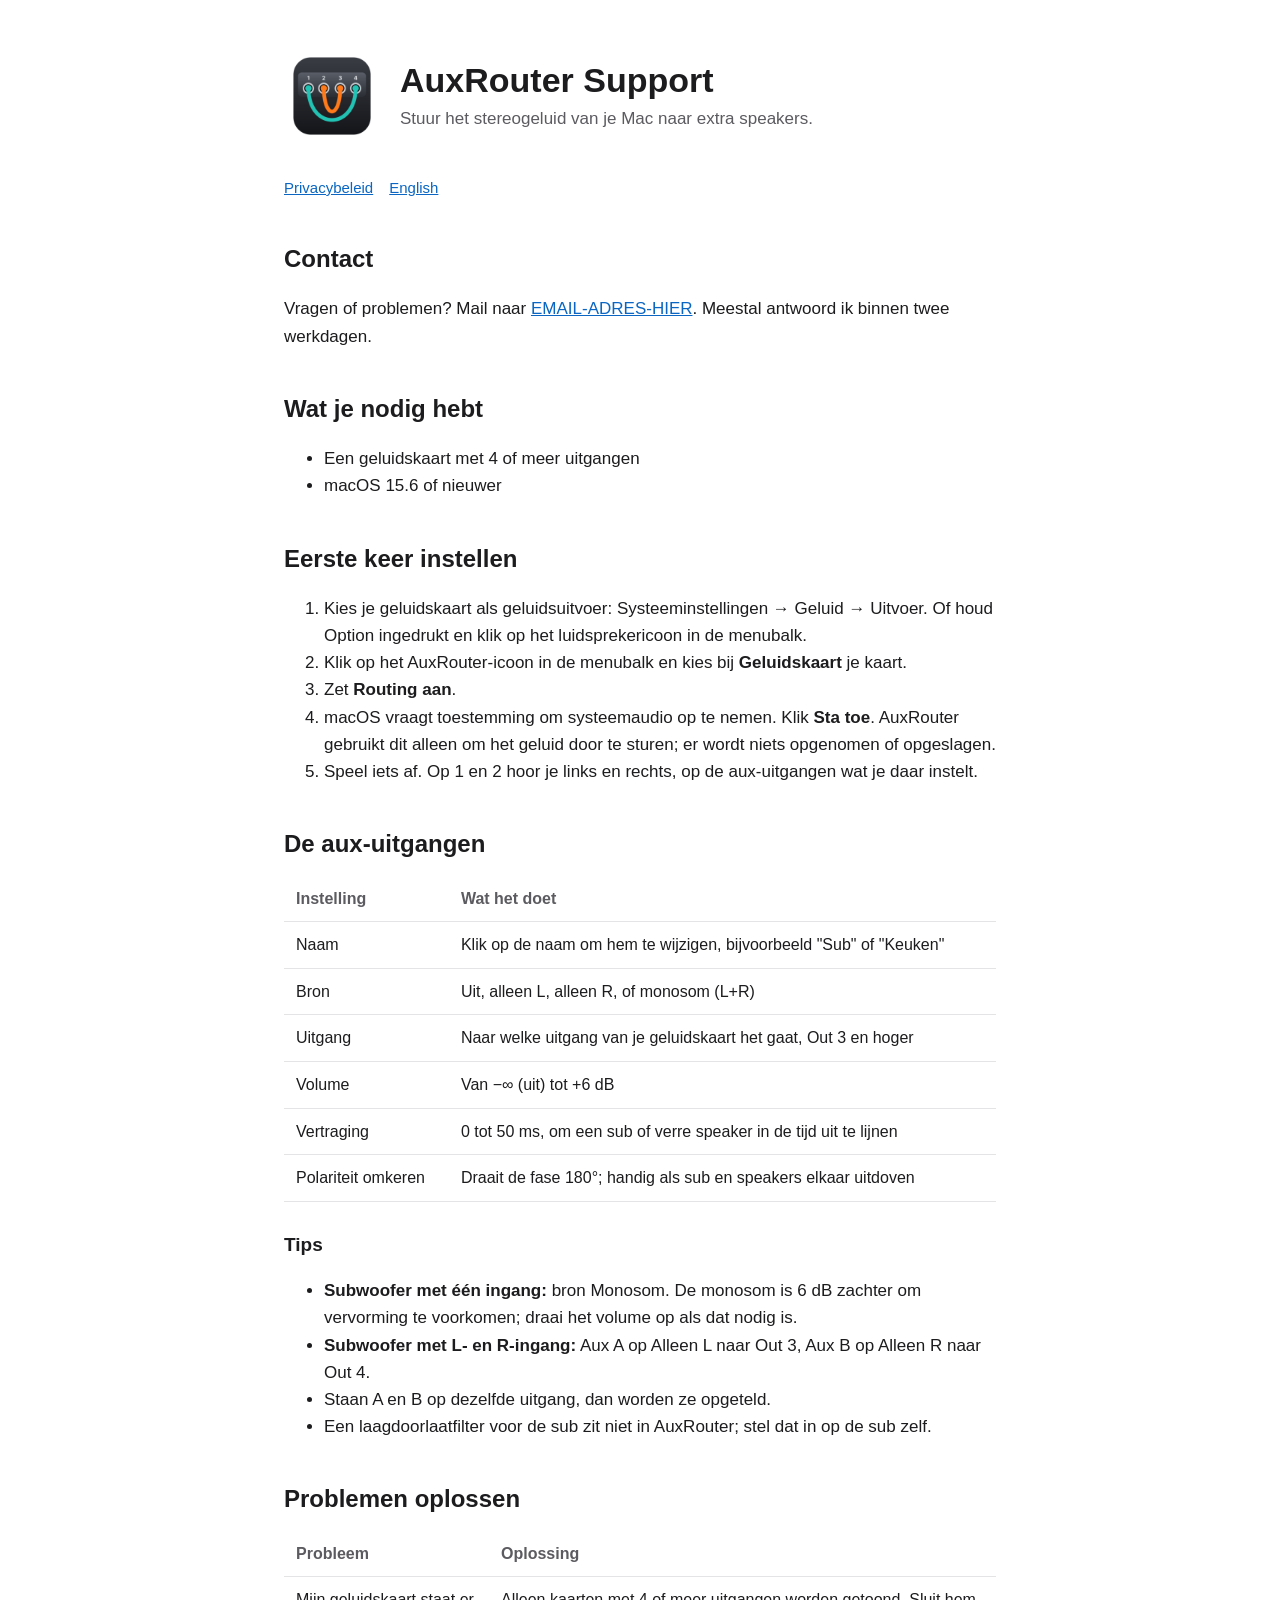
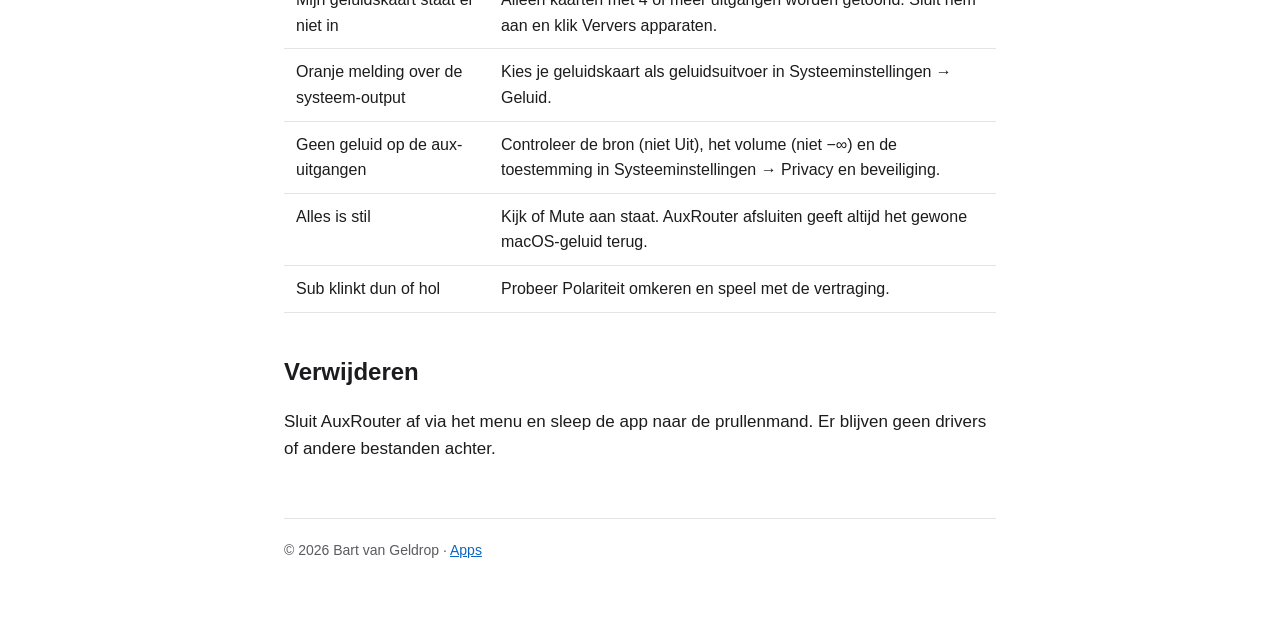
==== auxrouter/nl/index.html @ 6a9ccd9a "Add files via upload" ====
<!doctype html>
<html lang="nl">
<head>
<meta charset="utf-8">
<meta name="viewport" content="width=device-width, initial-scale=1">
<title>AuxRouter Support (Nederlands)</title>
<meta name="description" content="Hulp en contact voor AuxRouter.">
<link rel="stylesheet" href="../../style.css">
</head>
<body>
<main>
<header class="app"><img src="../icon.png" alt="AuxRouter app-icoon"><div><h1>AuxRouter Support</h1><p class="lead">Stuur het stereogeluid van je Mac naar extra speakers.</p></div></header>
<nav class="top"><a href="privacy/">Privacybeleid</a><a href="../">English</a></nav>
<h2>Contact</h2>
<p>Vragen of problemen? Mail naar <a href="mailto:EMAIL-ADRES-HIER">EMAIL-ADRES-HIER</a>. Meestal antwoord ik binnen twee werkdagen.</p>
<h2>Wat je nodig hebt</h2>
<ul><li>Een geluidskaart met 4 of meer uitgangen</li><li>macOS 15.6 of nieuwer</li></ul>
<h2>Eerste keer instellen</h2>
<ol>
<li>Kies je geluidskaart als geluidsuitvoer: Systeeminstellingen → Geluid → Uitvoer. Of houd Option ingedrukt en klik op het luidsprekericoon in de menubalk.</li>
<li>Klik op het AuxRouter-icoon in de menubalk en kies bij <strong>Geluidskaart</strong> je kaart.</li>
<li>Zet <strong>Routing aan</strong>.</li>
<li>macOS vraagt toestemming om systeemaudio op te nemen. Klik <strong>Sta toe</strong>. AuxRouter gebruikt dit alleen om het geluid door te sturen; er wordt niets opgenomen of opgeslagen.</li>
<li>Speel iets af. Op 1 en 2 hoor je links en rechts, op de aux-uitgangen wat je daar instelt.</li>
</ol>
<h2>De aux-uitgangen</h2>
<table>
<tr><th>Instelling</th><th>Wat het doet</th></tr>
<tr><td>Naam</td><td>Klik op de naam om hem te wijzigen, bijvoorbeeld "Sub" of "Keuken"</td></tr>
<tr><td>Bron</td><td>Uit, alleen L, alleen R, of monosom (L+R)</td></tr>
<tr><td>Uitgang</td><td>Naar welke uitgang van je geluidskaart het gaat, Out 3 en hoger</td></tr>
<tr><td>Volume</td><td>Van −∞ (uit) tot +6 dB</td></tr>
<tr><td>Vertraging</td><td>0 tot 50 ms, om een sub of verre speaker in de tijd uit te lijnen</td></tr>
<tr><td>Polariteit omkeren</td><td>Draait de fase 180°; handig als sub en speakers elkaar uitdoven</td></tr>
</table>
<h3>Tips</h3>
<ul>
<li><strong>Subwoofer met één ingang:</strong> bron Monosom. De monosom is 6 dB zachter om vervorming te voorkomen; draai het volume op als dat nodig is.</li>
<li><strong>Subwoofer met L- en R-ingang:</strong> Aux A op Alleen L naar Out 3, Aux B op Alleen R naar Out 4.</li>
<li>Staan A en B op dezelfde uitgang, dan worden ze opgeteld.</li>
<li>Een laagdoorlaatfilter voor de sub zit niet in AuxRouter; stel dat in op de sub zelf.</li>
</ul>
<h2>Problemen oplossen</h2>
<table>
<tr><th>Probleem</th><th>Oplossing</th></tr>
<tr><td>Mijn geluidskaart staat er niet in</td><td>Alleen kaarten met 4 of meer uitgangen worden getoond. Sluit hem aan en klik Ververs apparaten.</td></tr>
<tr><td>Oranje melding over de systeem-output</td><td>Kies je geluidskaart als geluidsuitvoer in Systeeminstellingen → Geluid.</td></tr>
<tr><td>Geen geluid op de aux-uitgangen</td><td>Controleer de bron (niet Uit), het volume (niet −∞) en de toestemming in Systeeminstellingen → Privacy en beveiliging.</td></tr>
<tr><td>Alles is stil</td><td>Kijk of Mute aan staat. AuxRouter afsluiten geeft altijd het gewone macOS-geluid terug.</td></tr>
<tr><td>Sub klinkt dun of hol</td><td>Probeer Polariteit omkeren en speel met de vertraging.</td></tr>
</table>
<h2>Verwijderen</h2>
<p>Sluit AuxRouter af via het menu en sleep de app naar de prullenmand. Er blijven geen drivers of andere bestanden achter.</p>
<footer>© 2026 Bart van Geldrop · <a href="../../">Apps</a></footer>
</main>
</body>
</html>
---- style.css ----
:root { --text:#1c1c1e; --muted:#5b5b60; --bg:#ffffff; --card:#f4f4f5; --line:#e4e4e7; --accent:#0a66c2; }
@media (prefers-color-scheme: dark) {
  :root { --text:#f2f2f2; --muted:#a1a1aa; --bg:#161618; --card:#222225; --line:#333338; --accent:#5aa9ff; }
}
* { box-sizing: border-box; }
body { margin:0; background:var(--bg); color:var(--text);
  font-family: -apple-system, BlinkMacSystemFont, "Helvetica Neue", Helvetica, Arial, sans-serif;
  font-size:17px; line-height:1.6; }
main { max-width:760px; margin:0 auto; padding:48px 24px 80px; }
header.app { display:flex; gap:20px; align-items:center; margin-bottom:32px; }
header.app img { width:96px; height:96px; }
h1 { font-size:34px; line-height:1.2; margin:0 0 4px; }
h2 { font-size:24px; margin:40px 0 12px; }
h3 { font-size:19px; margin:28px 0 8px; }
p.lead { color:var(--muted); margin:0; }
a { color:var(--accent); }
nav.top { display:flex; gap:16px; flex-wrap:wrap; font-size:15px; margin-bottom:32px; color:var(--muted); }
table { width:100%; border-collapse:collapse; margin:12px 0 20px; font-size:16px; }
th, td { text-align:left; vertical-align:top; padding:10px 12px; border-bottom:1px solid var(--line); }
th { color:var(--muted); font-weight:600; }
.card { background:var(--card); border-radius:16px; padding:20px 24px; display:flex; gap:20px; align-items:center; }
.card img { width:72px; height:72px; }
.card h2 { margin:0 0 4px; font-size:22px; }
footer { margin-top:56px; padding-top:20px; border-top:1px solid var(--line); color:var(--muted); font-size:14px; }
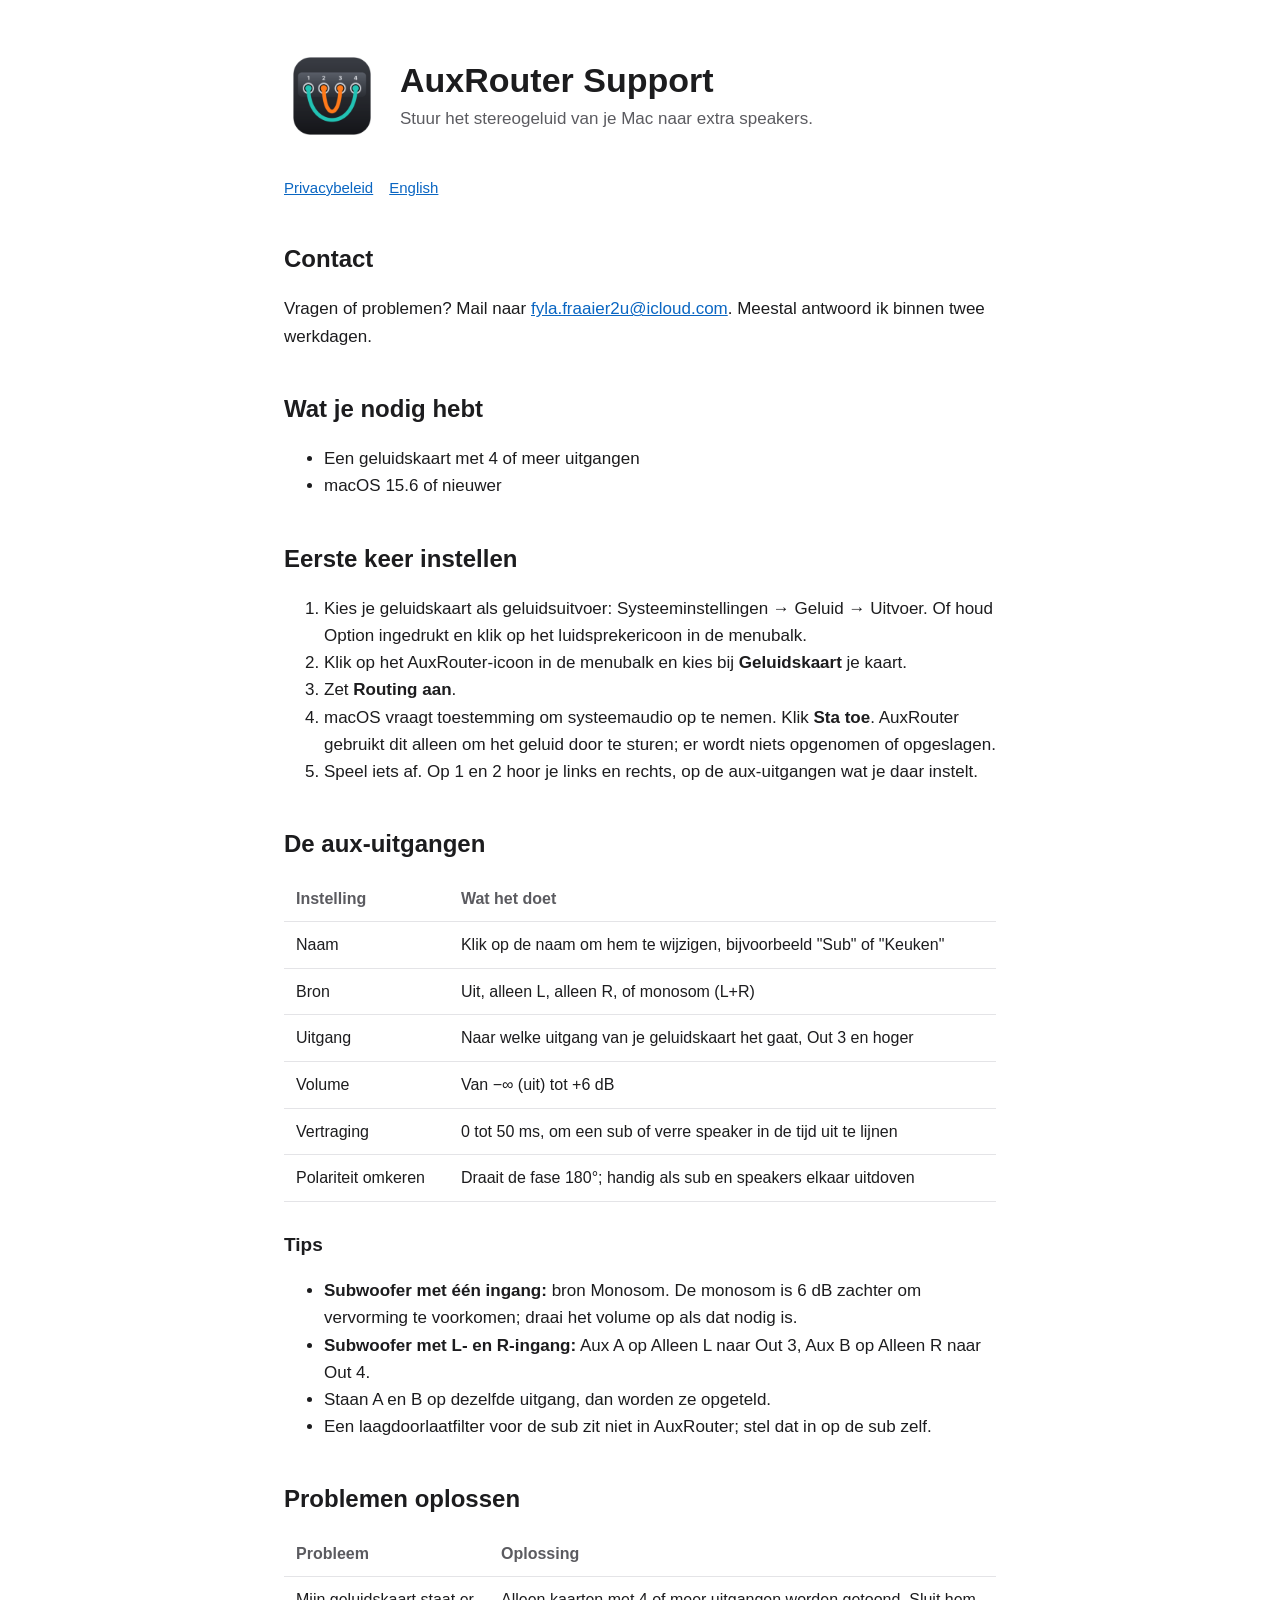
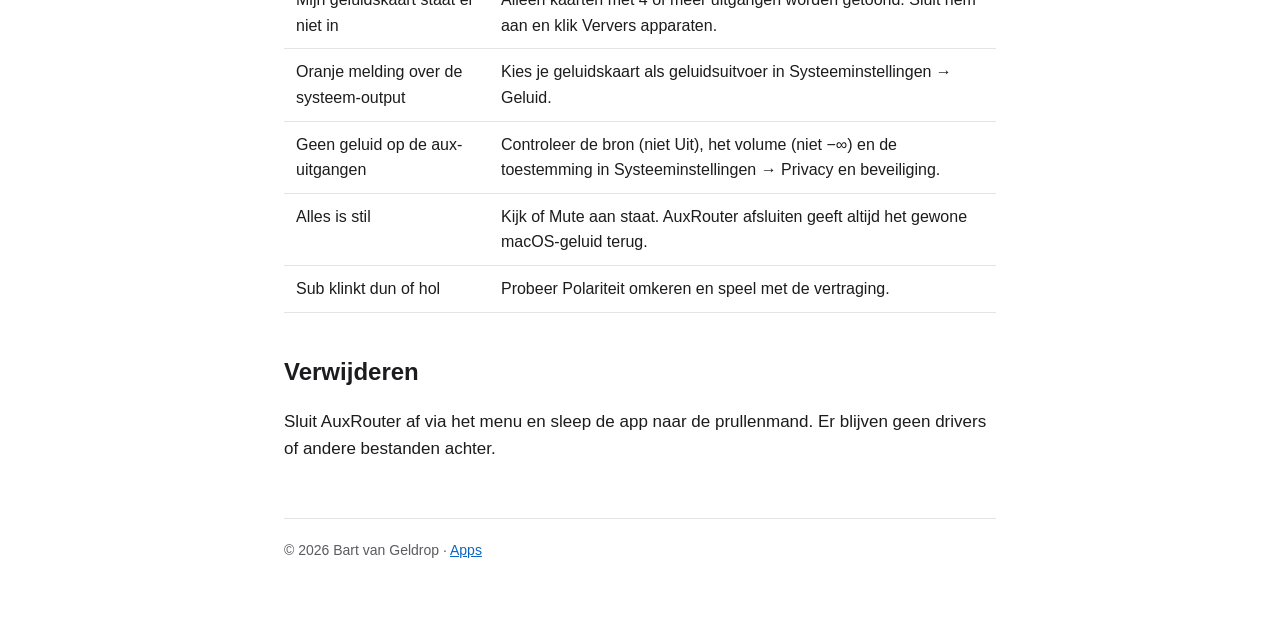
==== commit db6d13c5: "Update contact email in index.html" ====
--- a/auxrouter/nl/index.html
+++ b/auxrouter/nl/index.html
@@ -12,7 +12,7 @@
 <header class="app"><img src="../icon.png" alt="AuxRouter app-icoon"><div><h1>AuxRouter Support</h1><p class="lead">Stuur het stereogeluid van je Mac naar extra speakers.</p></div></header>
 <nav class="top"><a href="privacy/">Privacybeleid</a><a href="../">English</a></nav>
 <h2>Contact</h2>
-<p>Vragen of problemen? Mail naar <a href="mailto:EMAIL-ADRES-HIER">EMAIL-ADRES-HIER</a>. Meestal antwoord ik binnen twee werkdagen.</p>
+<p>Vragen of problemen? Mail naar <a href="mailto:fyla.fraaier2u@icloud.com">fyla.fraaier2u@icloud.com</a>. Meestal antwoord ik binnen twee werkdagen.</p>
 <h2>Wat je nodig hebt</h2>
 <ul><li>Een geluidskaart met 4 of meer uitgangen</li><li>macOS 15.6 of nieuwer</li></ul>
 <h2>Eerste keer instellen</h2>
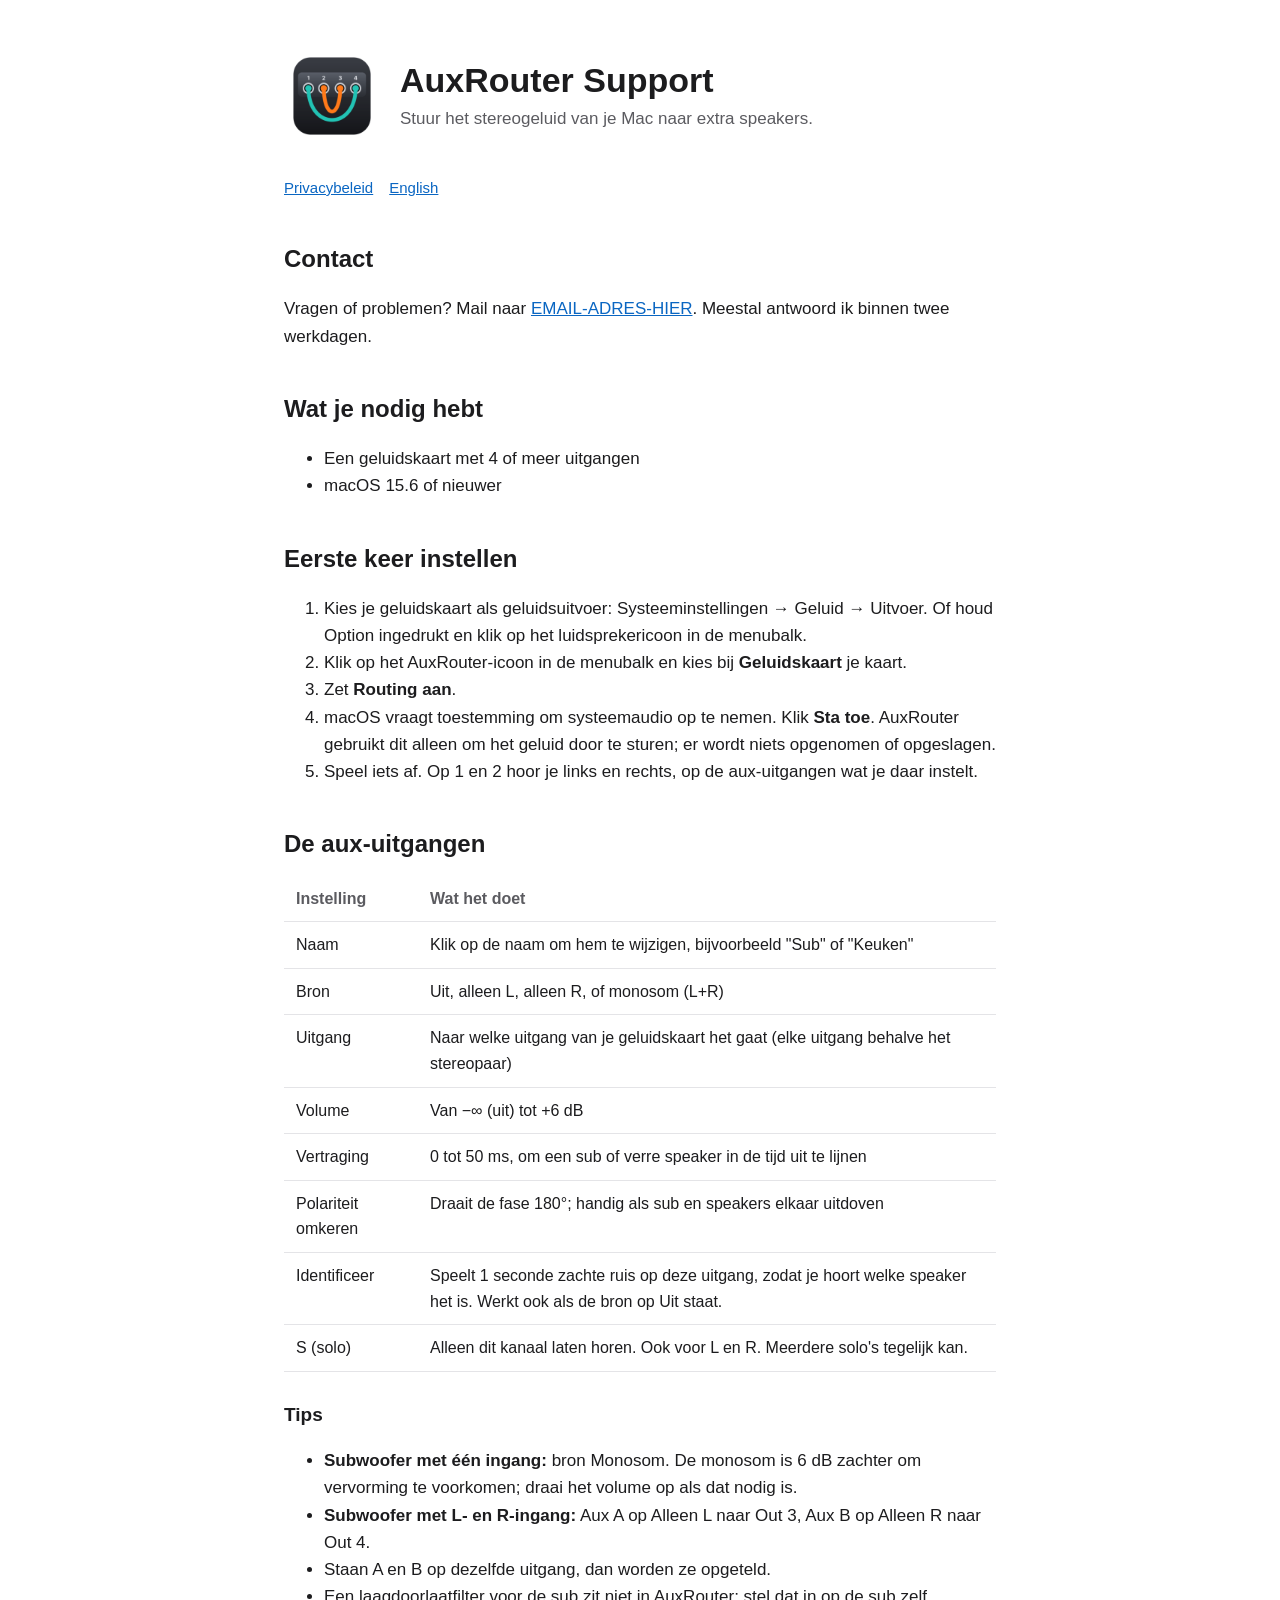
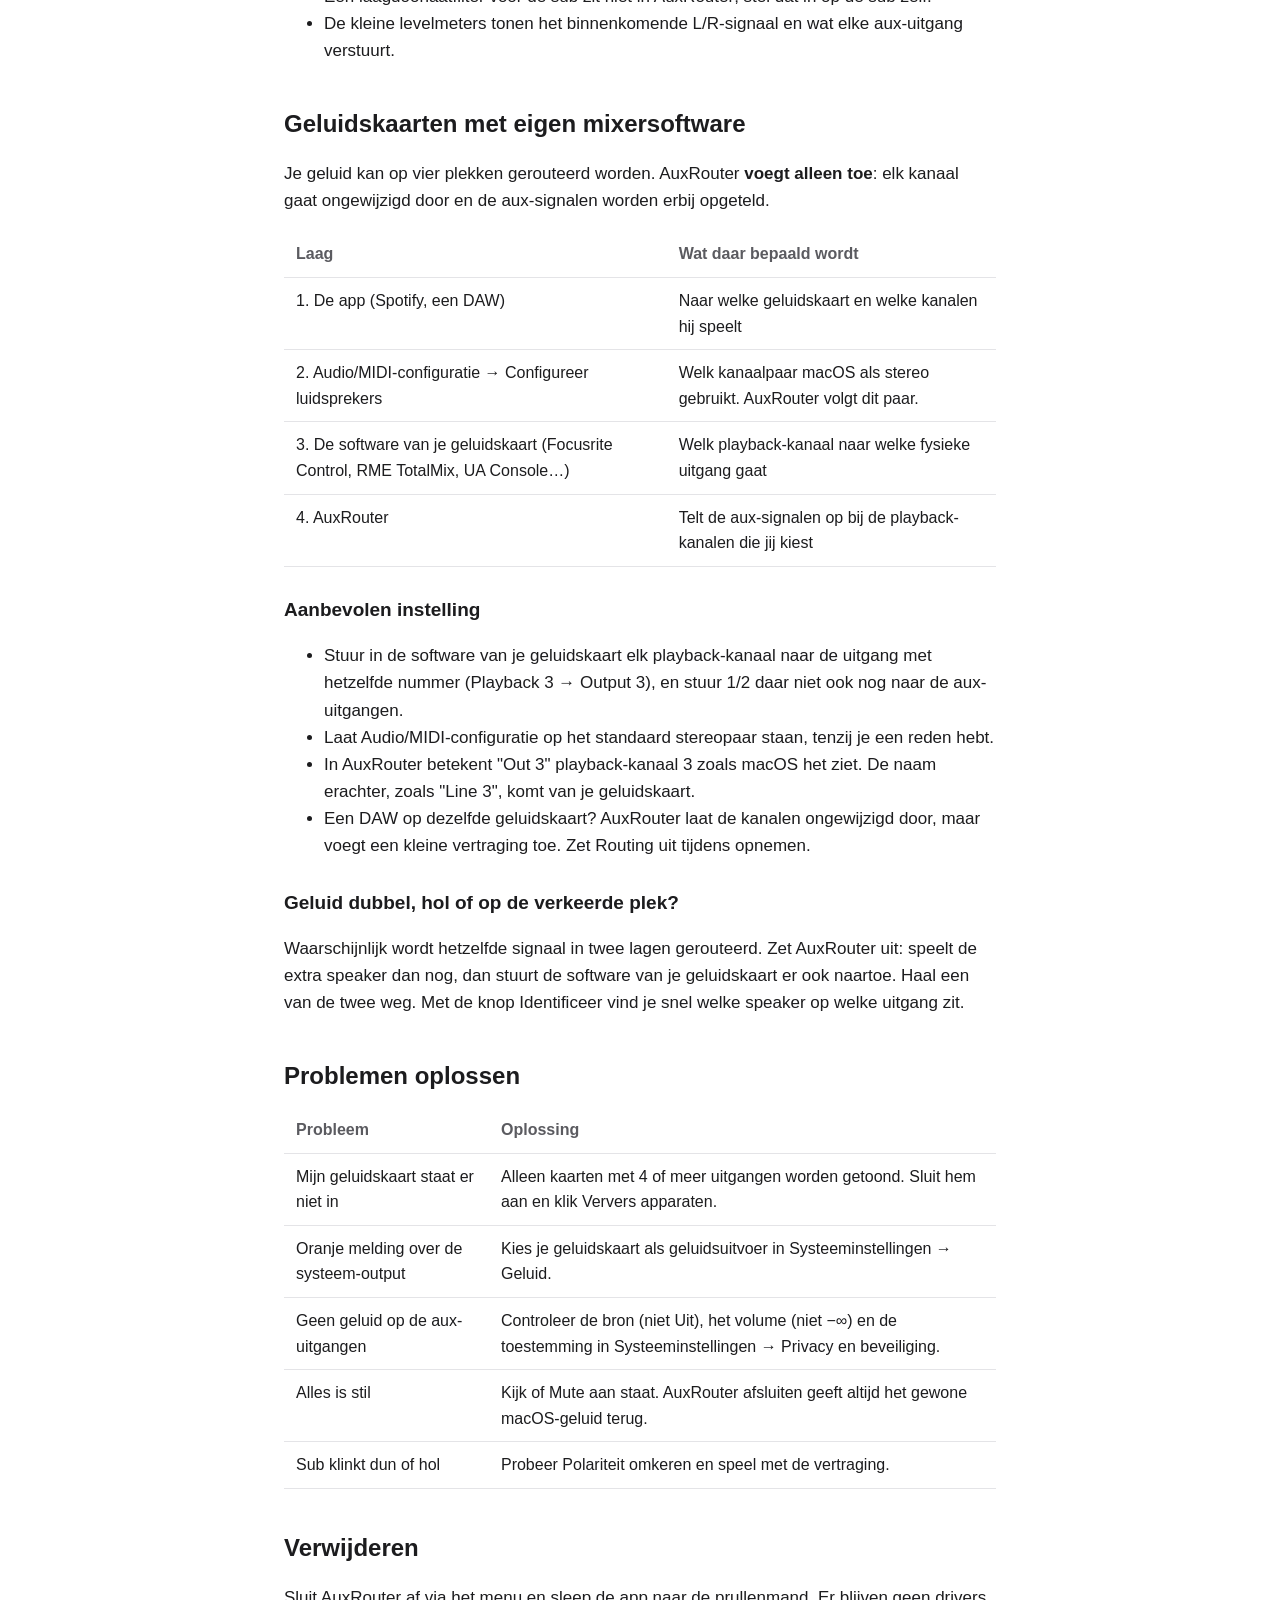
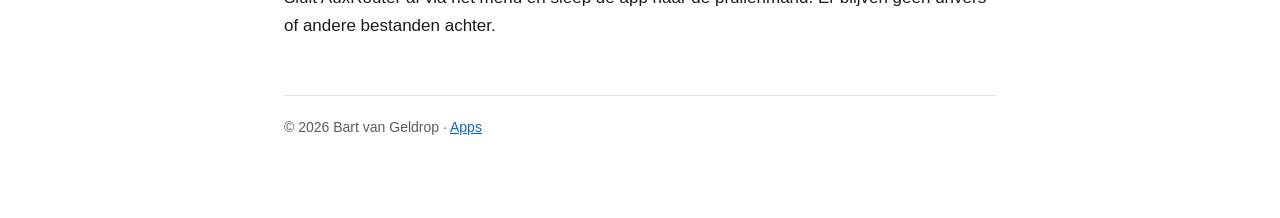
==== commit 598b936c: "Add files via upload" ====
--- a/auxrouter/nl/index.html
+++ b/auxrouter/nl/index.html
@@ -12,7 +12,7 @@
 <header class="app"><img src="../icon.png" alt="AuxRouter app-icoon"><div><h1>AuxRouter Support</h1><p class="lead">Stuur het stereogeluid van je Mac naar extra speakers.</p></div></header>
 <nav class="top"><a href="privacy/">Privacybeleid</a><a href="../">English</a></nav>
 <h2>Contact</h2>
-<p>Vragen of problemen? Mail naar <a href="mailto:fyla.fraaier2u@icloud.com">fyla.fraaier2u@icloud.com</a>. Meestal antwoord ik binnen twee werkdagen.</p>
+<p>Vragen of problemen? Mail naar <a href="mailto:EMAIL-ADRES-HIER">EMAIL-ADRES-HIER</a>. Meestal antwoord ik binnen twee werkdagen.</p>
 <h2>Wat je nodig hebt</h2>
 <ul><li>Een geluidskaart met 4 of meer uitgangen</li><li>macOS 15.6 of nieuwer</li></ul>
 <h2>Eerste keer instellen</h2>
@@ -28,10 +28,12 @@
 <tr><th>Instelling</th><th>Wat het doet</th></tr>
 <tr><td>Naam</td><td>Klik op de naam om hem te wijzigen, bijvoorbeeld "Sub" of "Keuken"</td></tr>
 <tr><td>Bron</td><td>Uit, alleen L, alleen R, of monosom (L+R)</td></tr>
-<tr><td>Uitgang</td><td>Naar welke uitgang van je geluidskaart het gaat, Out 3 en hoger</td></tr>
+<tr><td>Uitgang</td><td>Naar welke uitgang van je geluidskaart het gaat (elke uitgang behalve het stereopaar)</td></tr>
 <tr><td>Volume</td><td>Van −∞ (uit) tot +6 dB</td></tr>
 <tr><td>Vertraging</td><td>0 tot 50 ms, om een sub of verre speaker in de tijd uit te lijnen</td></tr>
 <tr><td>Polariteit omkeren</td><td>Draait de fase 180°; handig als sub en speakers elkaar uitdoven</td></tr>
+<tr><td>Identificeer</td><td>Speelt 1 seconde zachte ruis op deze uitgang, zodat je hoort welke speaker het is. Werkt ook als de bron op Uit staat.</td></tr>
+<tr><td>S (solo)</td><td>Alleen dit kanaal laten horen. Ook voor L en R. Meerdere solo's tegelijk kan.</td></tr>
 </table>
 <h3>Tips</h3>
 <ul>
@@ -39,7 +41,26 @@
 <li><strong>Subwoofer met L- en R-ingang:</strong> Aux A op Alleen L naar Out 3, Aux B op Alleen R naar Out 4.</li>
 <li>Staan A en B op dezelfde uitgang, dan worden ze opgeteld.</li>
 <li>Een laagdoorlaatfilter voor de sub zit niet in AuxRouter; stel dat in op de sub zelf.</li>
+<li>De kleine levelmeters tonen het binnenkomende L/R-signaal en wat elke aux-uitgang verstuurt.</li>
 </ul>
+<h2>Geluidskaarten met eigen mixersoftware</h2>
+<p>Je geluid kan op vier plekken gerouteerd worden. AuxRouter <strong>voegt alleen toe</strong>: elk kanaal gaat ongewijzigd door en de aux-signalen worden erbij opgeteld.</p>
+<table>
+<tr><th>Laag</th><th>Wat daar bepaald wordt</th></tr>
+<tr><td>1. De app (Spotify, een DAW)</td><td>Naar welke geluidskaart en welke kanalen hij speelt</td></tr>
+<tr><td>2. Audio/MIDI-configuratie → Configureer luidsprekers</td><td>Welk kanaalpaar macOS als stereo gebruikt. AuxRouter volgt dit paar.</td></tr>
+<tr><td>3. De software van je geluidskaart (Focusrite Control, RME TotalMix, UA Console…)</td><td>Welk playback-kanaal naar welke fysieke uitgang gaat</td></tr>
+<tr><td>4. AuxRouter</td><td>Telt de aux-signalen op bij de playback-kanalen die jij kiest</td></tr>
+</table>
+<h3>Aanbevolen instelling</h3>
+<ul>
+<li>Stuur in de software van je geluidskaart elk playback-kanaal naar de uitgang met hetzelfde nummer (Playback 3 → Output 3), en stuur 1/2 daar niet ook nog naar de aux-uitgangen.</li>
+<li>Laat Audio/MIDI-configuratie op het standaard stereopaar staan, tenzij je een reden hebt.</li>
+<li>In AuxRouter betekent "Out 3" playback-kanaal 3 zoals macOS het ziet. De naam erachter, zoals "Line 3", komt van je geluidskaart.</li>
+<li>Een DAW op dezelfde geluidskaart? AuxRouter laat de kanalen ongewijzigd door, maar voegt een kleine vertraging toe. Zet Routing uit tijdens opnemen.</li>
+</ul>
+<h3>Geluid dubbel, hol of op de verkeerde plek?</h3>
+<p>Waarschijnlijk wordt hetzelfde signaal in twee lagen gerouteerd. Zet AuxRouter uit: speelt de extra speaker dan nog, dan stuurt de software van je geluidskaart er ook naartoe. Haal een van de twee weg. Met de knop Identificeer vind je snel welke speaker op welke uitgang zit.</p>
 <h2>Problemen oplossen</h2>
 <table>
 <tr><th>Probleem</th><th>Oplossing</th></tr>
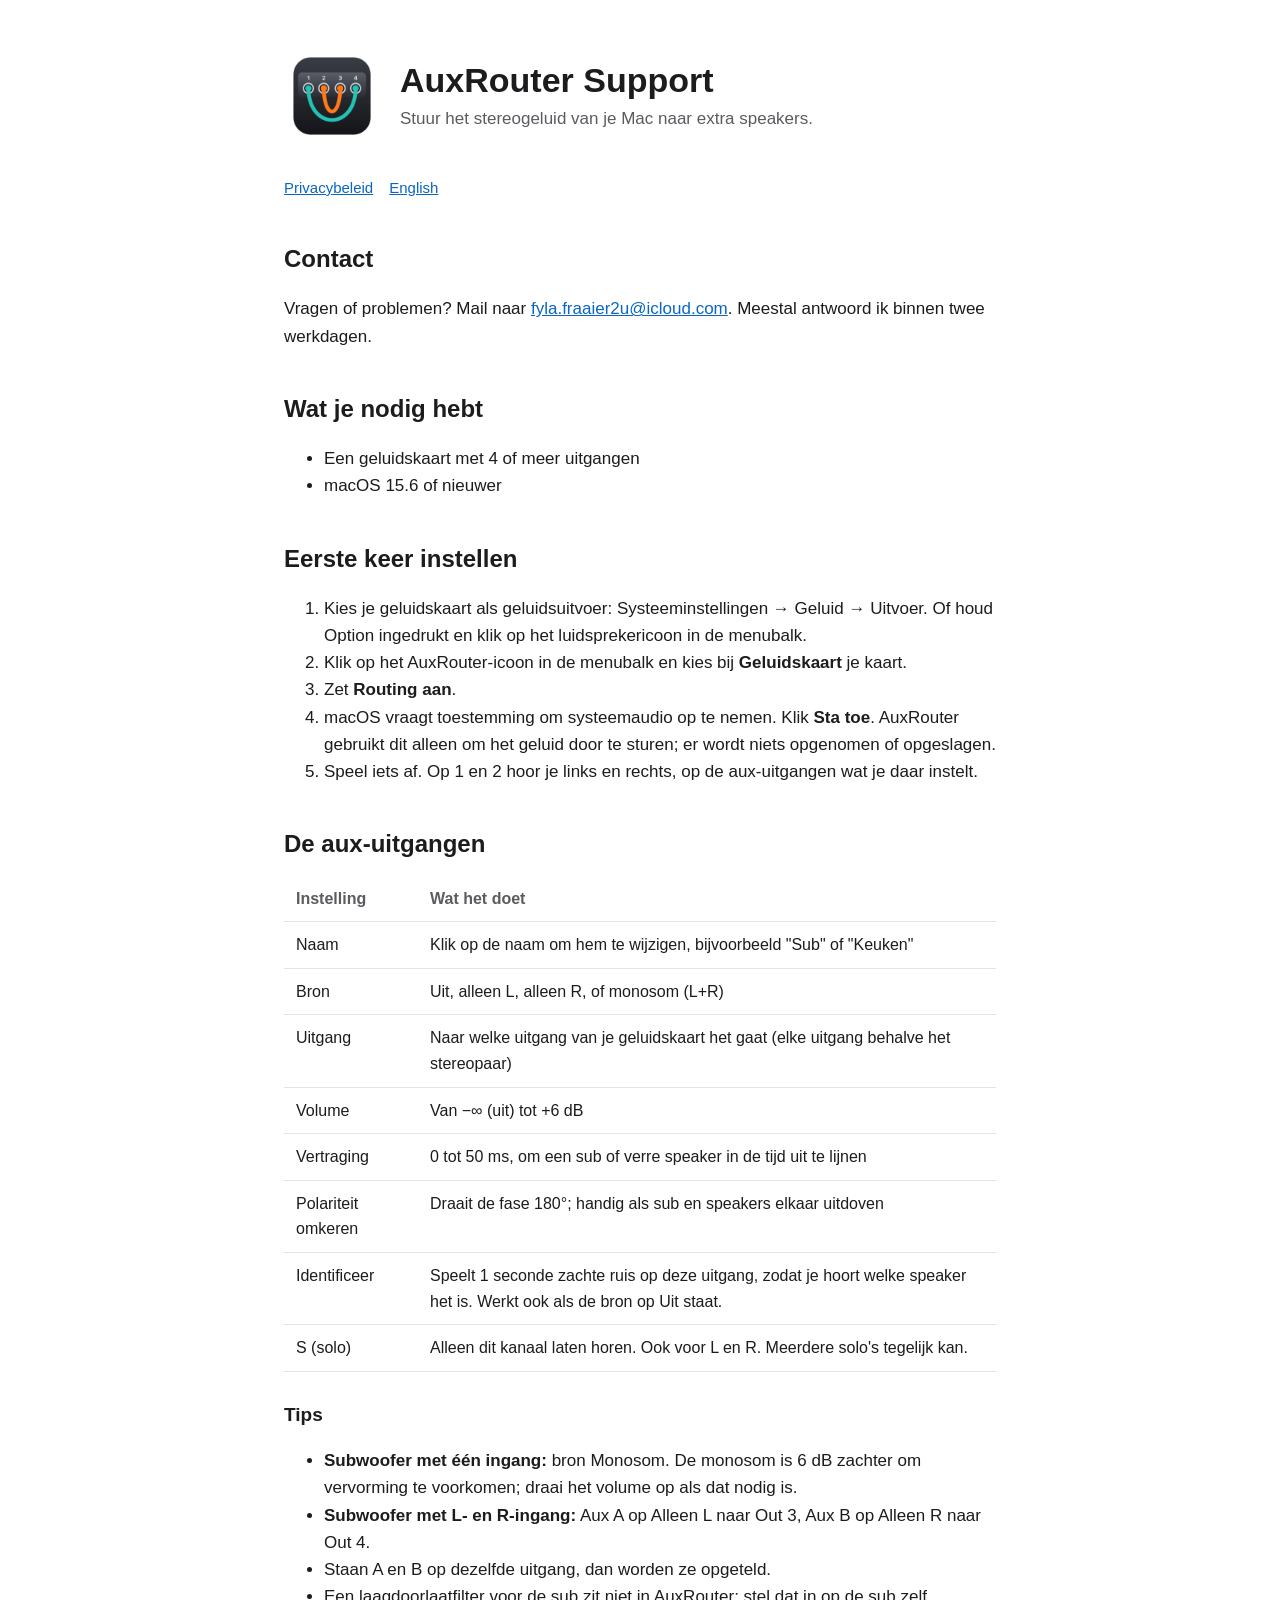
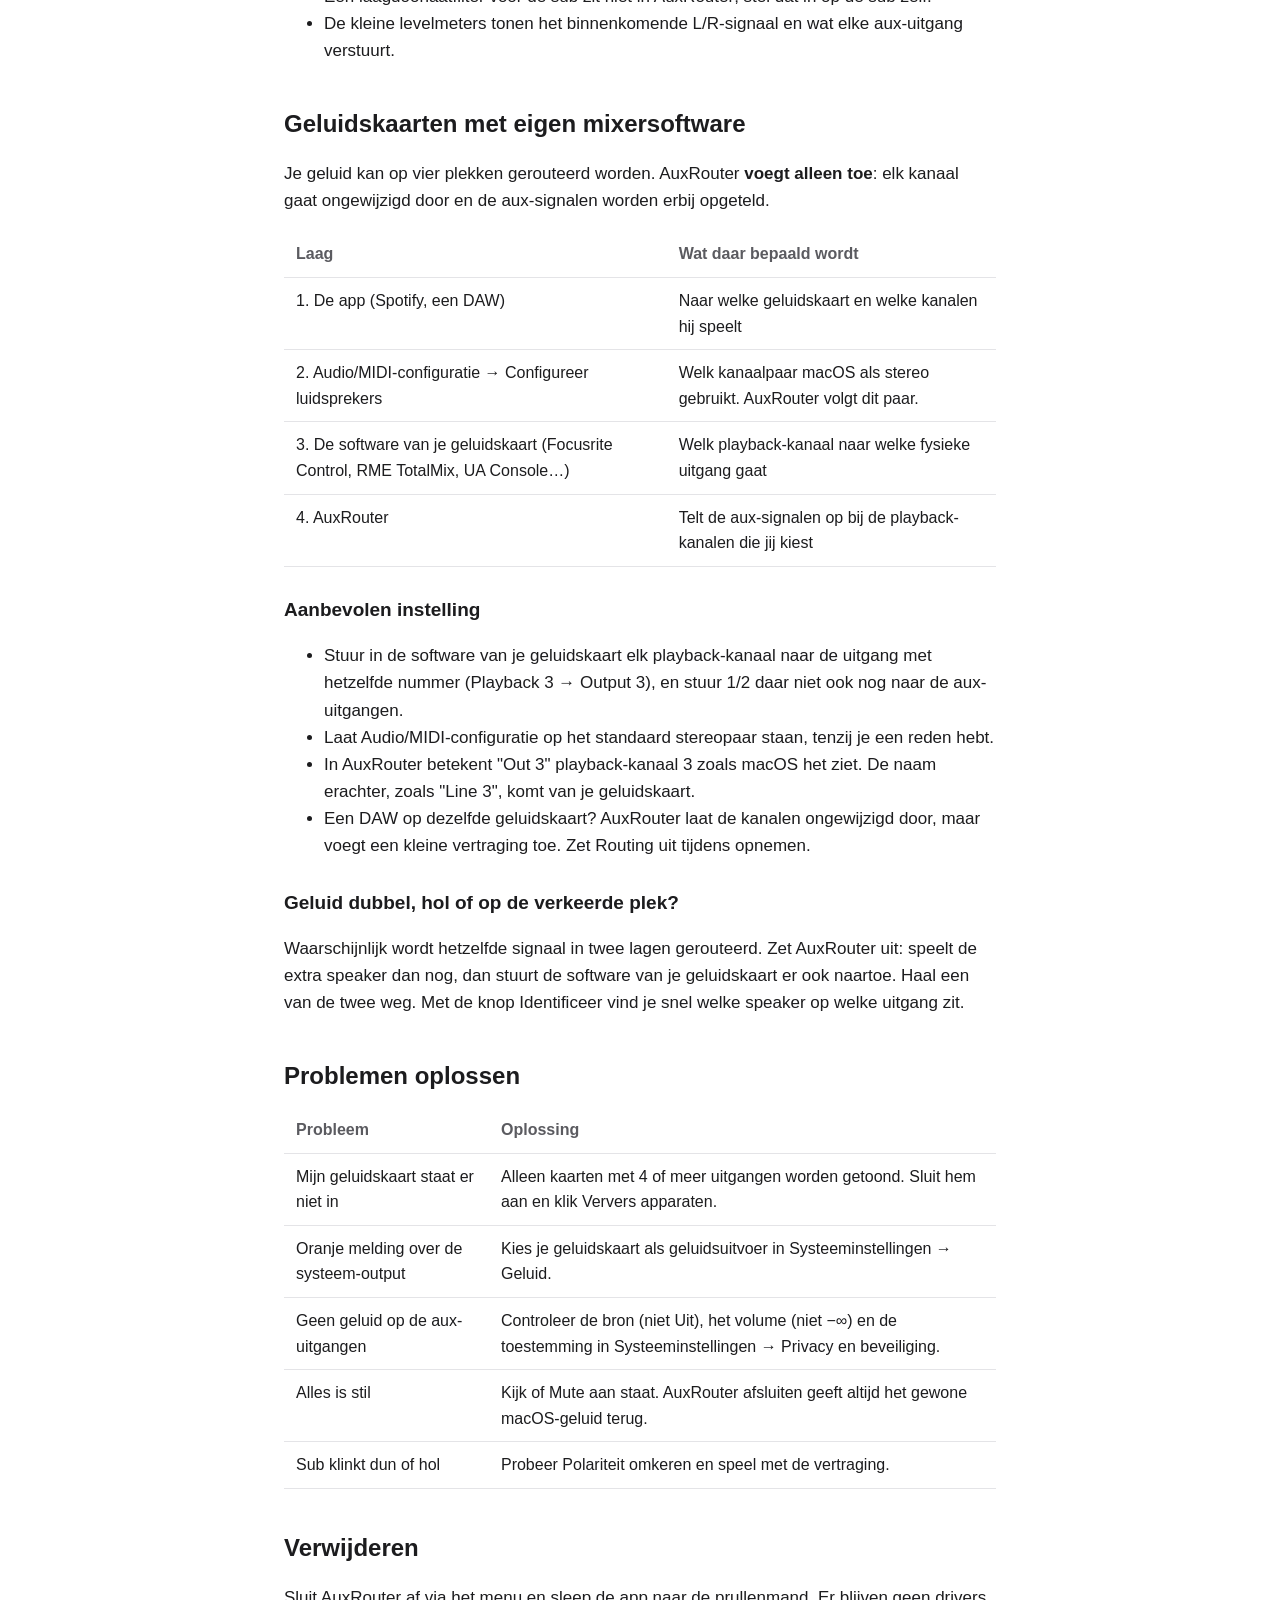
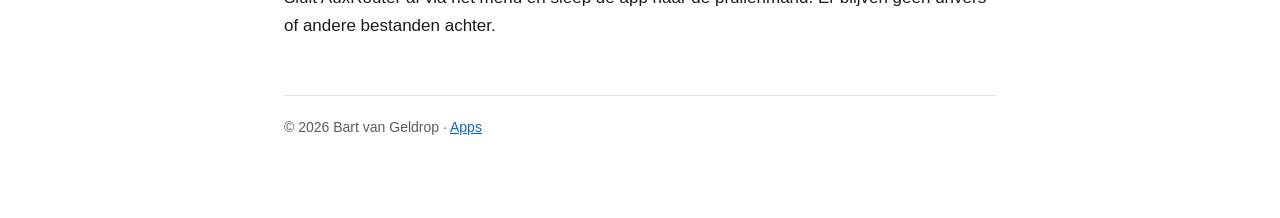
==== commit 596e96db: "Update contact email in index.html" ====
--- a/auxrouter/nl/index.html
+++ b/auxrouter/nl/index.html
@@ -12,7 +12,7 @@
 <header class="app"><img src="../icon.png" alt="AuxRouter app-icoon"><div><h1>AuxRouter Support</h1><p class="lead">Stuur het stereogeluid van je Mac naar extra speakers.</p></div></header>
 <nav class="top"><a href="privacy/">Privacybeleid</a><a href="../">English</a></nav>
 <h2>Contact</h2>
-<p>Vragen of problemen? Mail naar <a href="mailto:EMAIL-ADRES-HIER">EMAIL-ADRES-HIER</a>. Meestal antwoord ik binnen twee werkdagen.</p>
+<p>Vragen of problemen? Mail naar <a href="mailto:fyla.fraaier2u@icloud.com">fyla.fraaier2u@icloud.com</a>. Meestal antwoord ik binnen twee werkdagen.</p>
 <h2>Wat je nodig hebt</h2>
 <ul><li>Een geluidskaart met 4 of meer uitgangen</li><li>macOS 15.6 of nieuwer</li></ul>
 <h2>Eerste keer instellen</h2>
